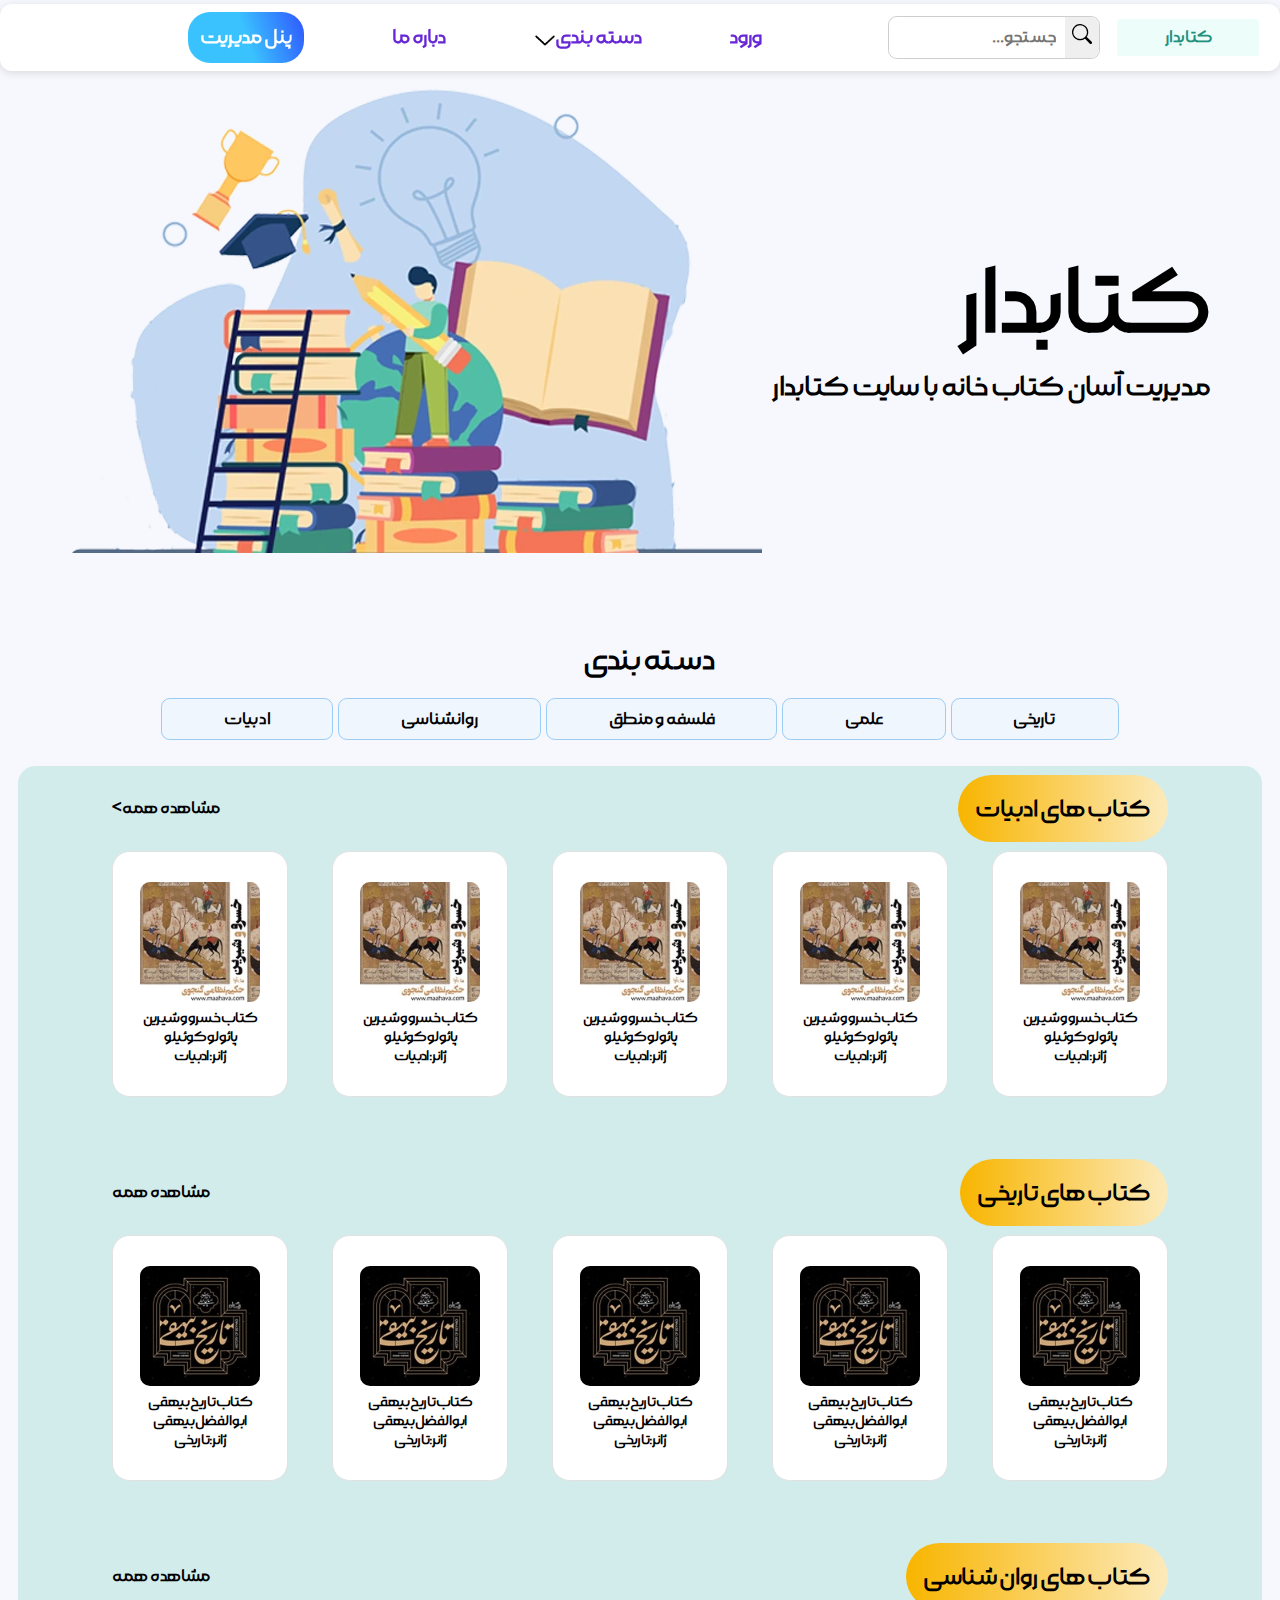
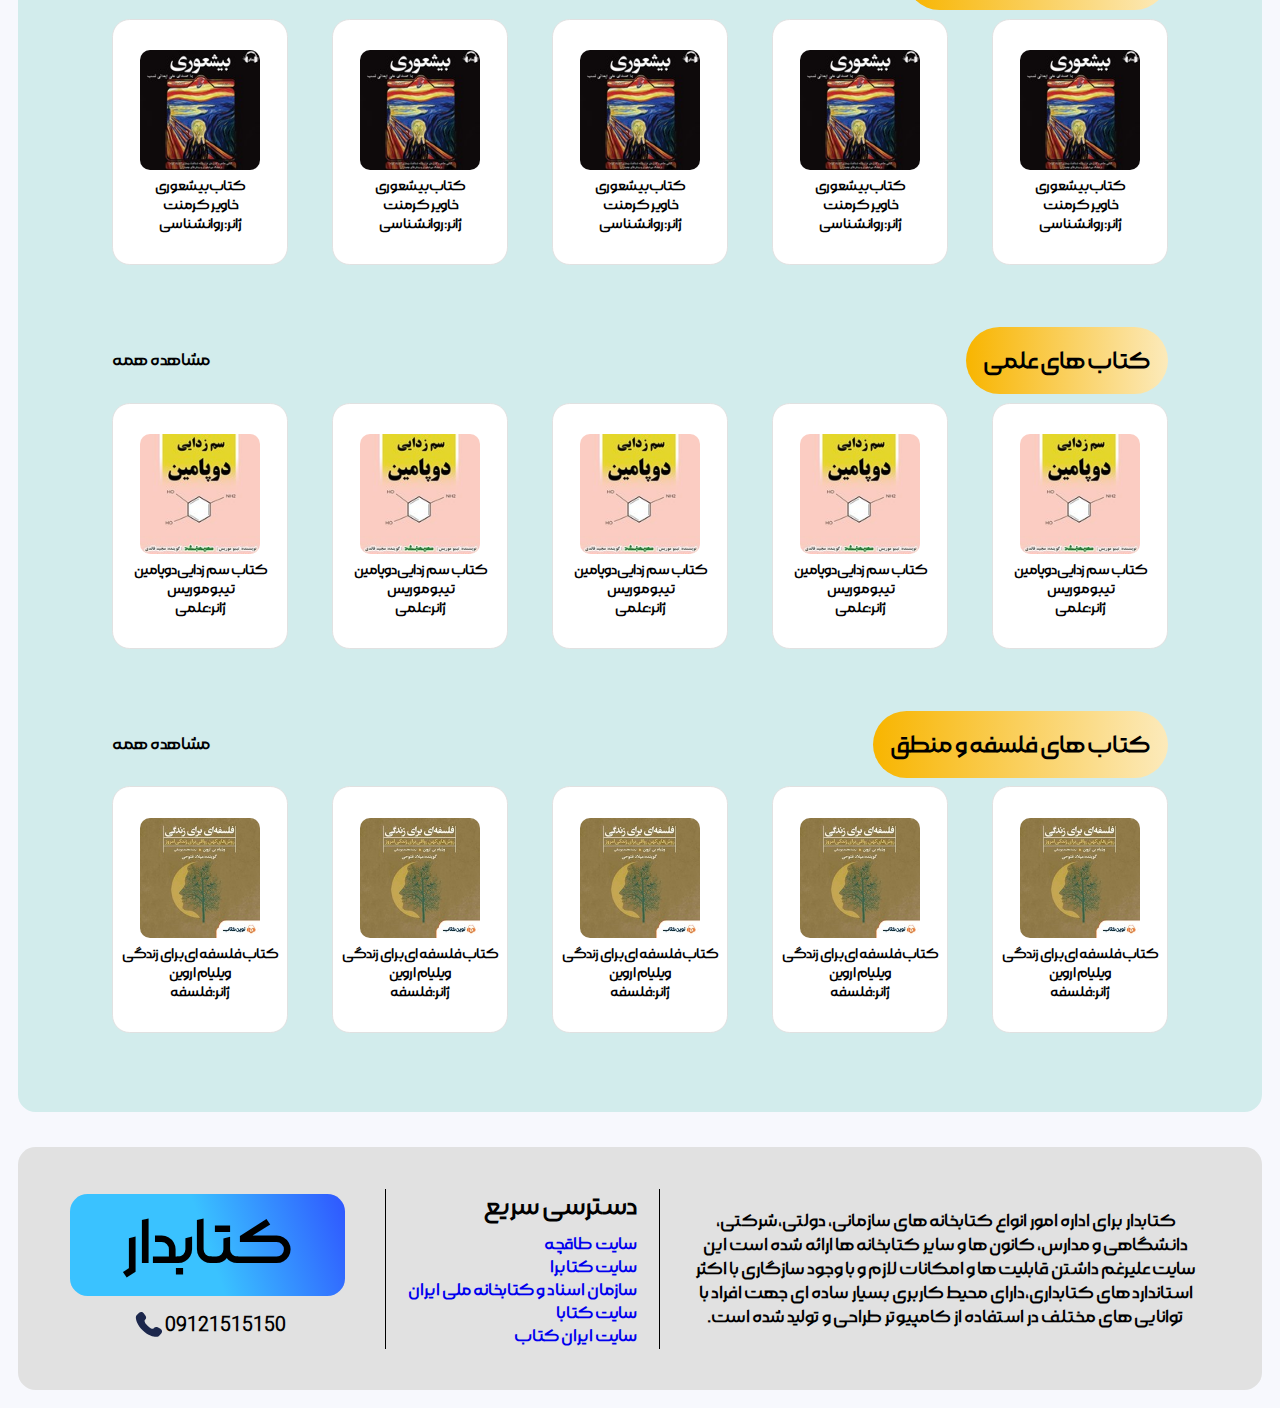
==== صفحه اصلی/index.html @ df2e64ab "fontCss" ====
<!DOCTYPE html>
<html lang="en">

<head>
    <meta charset="UTF-8">
    <meta http-equiv="X-UA-Compatible" content="IE=edge">
    <meta name="viewport" content="width=device-width, initial-scale=1.0">
    <title>Document</title>
    <link rel="stylesheet" href="css/style.css">
    <link rel="stylesheet" href="../font/font.css">
</head>

<body>

    <div class="container">
        <div class="section_nav">
            <div class="left_nav d-flex sass align-items-center">
                <div class="section-log d-flex align-items-center">
                    <div class="box-img-log">
                        <!-- <img src="img/image.png" width="50" height="50" alt=""> -->
                    </div>

                </div>
            </div>
            <div class="center_nav">
                <ul class="d-flex gap-3rem align-items-center">
                    <li><a href="#" class="active">پنل مدیریت</a></li>

                    <!-- <li><a href="#">Messages</a></li> -->
                    <li><a class="aboutcolor" href="#">دباره ما</a></li>
                    <li onclick="image()" class="second aboutcolor">
                        دسته بندی
                        <div id="ganr">
                            <a href="#">تاریخی</a>
                            <a href="#">علمی</a>
                            <a href="#">فلسفه و منطق</a>
                            <a href="#">روانشناسی</a>
                            <a href="#">ادبیات </a>
                        </div>

                        <img id="img" width="21" height="17" src="./img/Screenshot 2024-12-16 193324.png" alt="">

                    </li>
                    <li><a class="aboutcolor" href="../صفحه ورود/index.html">ورود</a></li>

                </ul>
            </div>
            <div class="right_nav">
                <div class="icon">
                    <form class="icon_form">
                        <input type="text" placeholder="جستجو..." name="" id="">
                        <button class="button" type="reset">
                            <svg xmlns="http://www.w3.org/2000/svg" width="20" height="20" fill="currentColor"
                                class="bi bi-search" viewBox="0 0 16 16" id="IconChangeColor">
                                <path
                                    d="M11.742 10.344a6.5 6.5 0 1 0-1.397 1.398h-.001c.03.04.062.078.098.115l3.85 3.85a1 1 0 0 0 1.415-1.414l-3.85-3.85a1.007 1.007 0 0 0-.115-.1zM12 6.5a5.5 5.5 0 1 1-11 0 5.5 5.5 0 0 1 11 0z"
                                    id="mainIconPathAttribute" fill="#000000"></path>
                            </svg>

                        </button>
                    </form>
                </div>
                <div class="user_section">
                    <div class="status-connection">
                        کتابدار
                    </div>
                    <!-- <div class="profile_user">
                        <img src="img/team4.png" alt="">
                    </div> -->
                </div>
            </div>

            <div class="nav_mobile">
                <input type="checkbox" id="toggle_nav" hidden>
                <label for="toggle_nav" class="label_toggle_nav">
                    <span class="line line_top"></span>
                    <span class="line line_mid"></span>
                    <span class="line line_bottom"></span>
                </label>
                <ul class="list_nav_mobile">
                    <li><a href="#" class="active">پنل مدیریت</a></li>
                    <li><a href="#">Profile</a></li>

                    <li><a href="#">درباره ما</a></li>
                    <li><a href="../egister/registery.html">ثبت نام</a></li>
                </ul>
            </div>
        </div>
    </div>
    <div class="image">
        <div><img src="./img/1734184887346.webp" alt=""></div>
        <div>
            <h1 class="name">کتابدار</h1>
            <h1 class="tou">مدیریت آسان کتاب خانه با سایت کتابدار</h1>
        </div>
    </div>
    <div dir="rtl" class="daste">
        <div id="title">
            <span class="booksganr">دسته بندی</span>
        </div>
        <div class="ganrs">
            <div><span class="books">تاریخی</span></div>
            <div><span class="books">علمی</span></div>
            <div><span class="books">فلسفه و منطق</span></div>
            <div><span class="books">روانشناسی</span></div>
            <div><span class="books"> ادبیات </span></div>
        </div>
    </div>






    <div class="main">
        <div>
            <div class="ganr2">
                <h2><span>کتاب های ادبیات </span></h2>
                <h2>مشاهده همه></h2>
            </div>
            <div class="tarikhi">

                <div class="book">
                    <div><img src="./img/خسرو و شیرین .jpg" width="120" height="120" alt=""></div>
                    <div class="info">
                        <h4>کتاب خسرو و شیرین</h4>
                        <h4>پائولو کوئیلو</h4>
                        <h4>ژانر:ادبیات</h4>

                    </div>
                </div>
                <div class="book">
                    <div><img src="./img/خسرو و شیرین .jpg" width="120" height="120" alt=""></div>
                    <div class="info">
                        <h4>کتاب خسرو و شیرین</h4>
                        <h4>پائولو کوئیلو</h4>
                        <h4>ژانر:ادبیات</h4>

                    </div>
                </div>
                <div class="book">
                    <div><img src="./img/خسرو و شیرین .jpg" width="120" height="120" alt=""></div>
                    <div class="info">
                        <h4>کتاب خسرو و شیرین</h4>
                        <h4>پائولو کوئیلو</h4>
                        <h4>ژانر:ادبیات</h4>

                    </div>
                </div>
                <div class="book">
                    <div><img src="./img/خسرو و شیرین .jpg" width="120" height="120" alt=""></div>
                    <div class="info">
                        <h4>کتاب خسرو و شیرین</h4>
                        <h4>پائولو کوئیلو</h4>
                        <h4>ژانر:ادبیات</h4>

                    </div>
                </div>
                <div class="book">
                    <div><img src="./img/خسرو و شیرین .jpg" width="120" height="120" alt=""></div>
                    <div class="info">
                        <h4>کتاب خسرو و شیرین</h4>
                        <h4>پائولو کوئیلو</h4>
                        <h4>ژانر:ادبیات</h4>

                    </div>
                </div>


            </div>
        </div>
        <div>
            <div class="ganr2">
                <h2><span>کتاب های تاریخی</span>
                    
                </h2>

                <h2>مشاهده همه</h2>
            </div>
            <div class=" tarikhi">
                <div class="book">
                    <div><img src="./img/تاریخ بیهقی.jpg" width="120" height="120" alt=""></div>
                    <div class="info">
                        <h4>کتاب تاریخ بیهقی</h4>
                        <h4>ابوالفضل بیهقی</h4>
                        <h4>ژانر:تاریخی</h4>

                    </div>
                </div>
                <div class="book">
                    <div><img src="./img/تاریخ بیهقی.jpg" width="120" height="120" alt=""></div>
                    <div class="info">
                        <h4>کتاب تاریخ بیهقی</h4>
                        <h4>ابوالفضل بیهقی</h4>
                        <h4>ژانر:تاریخی</h4>

                    </div>
                </div>
                <div class="book">
                    <div><img src="./img/تاریخ بیهقی.jpg" width="120" height="120" alt=""></div>
                    <div class="info">
                        <h4>کتاب تاریخ بیهقی</h4>
                        <h4>ابوالفضل بیهقی</h4>
                        <h4>ژانر:تاریخی</h4>

                    </div>
                </div>
                <div class="book">
                    <div><img src="./img/تاریخ بیهقی.jpg" width="120" height="120" alt=""></div>
                    <div class="info">
                        <h4>کتاب تاریخ بیهقی</h4>
                        <h4>ابوالفضل بیهقی</h4>
                        <h4>ژانر:تاریخی</h4>

                    </div>
                </div>
                <div class="book">
                    <div><img src="./img/تاریخ بیهقی.jpg" width="120" height="120" alt=""></div>
                    <div class="info">
                        <h4>کتاب تاریخ بیهقی</h4>
                        <h4>ابوالفضل بیهقی</h4>
                        <h4>ژانر:تاریخی</h4>

                    </div>
                </div>
            </div>
        </div>
        <div>
            <div class="ganr2">
                <h2><span>کتاب های روان شناسی</span></h2>
                <h2>مشاهده همه</h2>
            </div>
            <div class=" tarikhi">
                <div class="book">
                    <div><img src="./img/بیشعوری.jpg" width="120" height="120" alt=""></div>
                    <div class="info">
                        <h4>کتاب بیشعوری</h4>
                        <h4>خاویر کرمنت</h4>
                        <h4>ژانر:روانشناسی</h4>

                    </div>
                </div>
                <div class="book">
                    <div><img src="./img/بیشعوری.jpg" width="120" height="120" alt=""></div>
                    <div class="info">
                        <h4>کتاب بیشعوری</h4>
                        <h4>خاویر کرمنت</h4>
                        <h4>ژانر:روانشناسی</h4>

                    </div>
                </div>
                <div class="book">
                    <div><img src="./img/بیشعوری.jpg" width="120" height="120" alt=""></div>
                    <div class="info">
                        <h4>کتاب بیشعوری</h4>
                        <h4>خاویر کرمنت</h4>
                        <h4>ژانر:روانشناسی</h4>

                    </div>
                </div>
                <div class="book">
                    <div><img src="./img/بیشعوری.jpg" width="120" height="120" alt=""></div>
                    <div class="info">
                        <h4>کتاب بیشعوری</h4>
                        <h4>خاویر کرمنت</h4>
                        <h4>ژانر:روانشناسی</h4>

                    </div>
                </div>
                <div class="book">
                    <div><img src="./img/بیشعوری.jpg" width="120" height="120" alt=""></div>
                    <div class="info">
                        <h4>کتاب بیشعوری</h4>
                        <h4>خاویر کرمنت</h4>
                        <h4>ژانر:روانشناسی</h4>

                    </div>
                </div>
            </div>
        </div>
        <div>
            <div class="ganr2">
                <h2><span>کتاب های علمی</span></h2>
                <h2>مشاهده همه</h2>
            </div>
            <div class=" tarikhi">
                <div class="book">
                    <div><img src="./img/book.jpg" width="120" height="120" alt=""></div>
                    <div class="info">
                        <h4>کتاب سم زدایی دوپامین</h4>
                        <h4>تیبو موریس</h4>
                        <h4>ژانر:علمی</h4>

                    </div>
                </div>
                <div class="book">
                    <div><img src="./img/book.jpg" width="120" height="120" alt=""></div>
                    <div class="info">
                        <h4>کتاب سم زدایی دوپامین</h4>
                        <h4>تیبو موریس</h4>
                        <h4>ژانر:علمی</h4>

                    </div>
                </div>
                <div class="book">
                    <div><img src="./img/book.jpg" width="120" height="120" alt=""></div>
                    <div class="info">
                        <h4>کتاب سم زدایی دوپامین</h4>
                        <h4>تیبو موریس</h4>
                        <h4>ژانر:علمی</h4>

                    </div>
                </div>
                <div class="book">
                    <div><img src="./img/book.jpg" width="120" height="120" alt=""></div>
                    <div class="info">
                        <h4>کتاب سم زدایی دوپامین</h4>
                        <h4>تیبو موریس</h4>
                        <h4>ژانر:علمی</h4>

                    </div>
                </div>
                <div class="book">
                    <div><img src="./img/book.jpg" width="120" height="120" alt=""></div>
                    <div class="info">
                        <h4>کتاب سم زدایی دوپامین</h4>
                        <h4>تیبو موریس</h4>
                        <h4>ژانر:علمی</h4>

                    </div>
                </div>
            </div>
        </div>
        <div>
            <div class="ganr2">
                <h2><span>کتاب های فلسفه و منطق</span></h2>
                <h2>مشاهده همه</h2>
            </div>
            <div class=" tarikhi">
                <div class="book">
                    <div><img src="./img/فلسفه ای برای زندگی.jpg" width="120" height="120" alt=""></div>
                    <div class="info">
                        <h4>کتاب فلسفه ای برای زندگی</h4>
                        <h4>ویلیام اروین</h4>
                        <h4>ژانر:فلسفه</h4>

                    </div>
                </div>
                <div class="book">
                    <div><img src="./img/فلسفه ای برای زندگی.jpg" width="120" height="120" alt=""></div>
                    <div class="info">
                        <h4>کتاب فلسفه ای برای زندگی</h4>
                        <h4>ویلیام اروین</h4>
                        <h4>ژانر:فلسفه</h4>

                    </div>
                </div>
                <div class="book">
                    <div><img src="./img/فلسفه ای برای زندگی.jpg" width="120" height="120" alt=""></div>
                    <div class="info">
                        <h4>کتاب فلسفه ای برای زندگی</h4>
                        <h4>ویلیام اروین</h4>
                        <h4>ژانر:فلسفه</h4>

                    </div>
                </div>
                <div class="book">
                    <div><img src="./img/فلسفه ای برای زندگی.jpg" width="120" height="120" alt=""></div>
                    <div class="info">
                        <h4>کتاب فلسفه ای برای زندگی</h4>
                        <h4>ویلیام اروین</h4>
                        <h4>ژانر:فلسفه</h4>

                    </div>
                </div>
                <div class="book">
                    <div><img src="./img/فلسفه ای برای زندگی.jpg" width="120" height="120" alt=""></div>
                    <div class="info">
                        <h4>کتاب فلسفه ای برای زندگی</h4>
                        <h4>ویلیام اروین</h4>
                        <h4>ژانر:فلسفه</h4>

                    </div>
                </div>
            </div>
        </div>
    </div>








    <div dir="rtl" class="footer">


        <div class="link">
            <div>
                <h4 class="footerabout">کتابدار برای اداره امور انواع کتابخانه های سازمانی، دولتی،شرکتی، دانشگاهی و
                    مدارس، کانون ها و سایر کتابخانه ها ارائه شده است این سایت علیرغم داشتن قابلیت ها و امکانات لازم و با
                    وجود سازگاری با اکثر استاندارد های کتابداری،دارای محیط کاربری بسیار ساده ای جهت افراد با توانایی های
                    مختلف در استفاده از کامپیوتر طراحی و تولید شده است.</h4>
            </div>
            <div class="khat"></div>
            <div>
                <ul>
                    <h2>دسترسی سریع</h2>
                    <li><a href="https://taaghche.com/">سایت طاقچه</a></li>
                    <li><a href="https://www.ketabrah.ir/">سایت کتابرا</a></li>
                    <li><a href="https://www.nlai.ir/">سازمان اسناد و کتابخانه ملی ایران</a></li>
                    <li><a href="https://ketabaa.ir/">سایت کتابا</a></li>
                    <li><a href="https://www.iranketab.ir/">سایت ایران کتاب</a></li>
                </ul>
            </div>
            <div class="khat"></div>
            <div>
                <div class="ketabdar">کتابدار</div>
                <div id="tell">
                    <?xml version="1.0" encoding="utf-8"?><!-- Uploaded to: SVG Repo, www.svgrepo.com, Generator: SVG Repo Mixer Tools -->
                    <svg width="35px" height="35px" viewBox="0 0 24 24" fill="none" xmlns="http://www.w3.org/2000/svg">
                        <path
                            d="M16.5562 12.9062L16.1007 13.359C16.1007 13.359 15.0181 14.4355 12.0631 11.4972C9.10812 8.55901 10.1907 7.48257 10.1907 7.48257L10.4775 7.19738C11.1841 6.49484 11.2507 5.36691 10.6342 4.54348L9.37326 2.85908C8.61028 1.83992 7.13596 1.70529 6.26145 2.57483L4.69185 4.13552C4.25823 4.56668 3.96765 5.12559 4.00289 5.74561C4.09304 7.33182 4.81071 10.7447 8.81536 14.7266C13.0621 18.9492 17.0468 19.117 18.6763 18.9651C19.1917 18.9171 19.6399 18.6546 20.0011 18.2954L21.4217 16.883C22.3806 15.9295 22.1102 14.2949 20.8833 13.628L18.9728 12.5894C18.1672 12.1515 17.1858 12.2801 16.5562 12.9062Z"
                            fill="#1C274C" />
                    </svg>
                    <div>
                        09121515150
                    </div>
                </div>
            </div>
        </div>
    </div>










    <script src="./javascript/script.js"></script>
</body>

</html>
---- صفحه اصلی/css/style.css ----
* {
    margin: 0;
    padding: 0;
    box-sizing: border-box;
    font-family: "moraba";
    font-weight: bold;
    font-size: 1.1rem;
}

.center_nav ul li a,
ul {
    font-size: 1.3rem;
}

.center_nav ul li {
    font-size: 1.3rem;
}

#ganr {
    opacity: 0%;
}

.genra {
    position: relative;
}

.genra:hover div {
    opacity: 100%;
}

.genra div {
    position: absolute;
    margin-top: .2rem;
    opacity: 0;
    display: flex;
    pointer-events: visible;
    visibility: collapse;
    justify-content: space-between;
    flex-direction: column;

}

.ul-color a {
    direction: rtl;
    padding: .5rem;
    border-radius: 1rem;
    margin-bottom: 1rem;
}

.ul-color {
    background-color: #fff;
    box-shadow: 10px 10px 12px rgba(0, 0, 0, 0.1);
}

.genra div a {
    margin-bottom: .2rem;
}



body {
    font-family: Arial, Helvetica, sans-serif;
    background-color: #f7f8fd;
}

img {
    /* width: 100%; */
}

a {

    text-decoration: none;
}

ul {
    list-style-type: none;
}

.container {
    max-width: 1300px;
    margin: 0 auto;
    position: fixed;
    right: 0;
    top: 0;
    left: 0;
}

.center_nav {}

.active {
    background-image: linear-gradient(71deg, #3ac2ff 50%, #2f56ff);
    color: #fff;
    padding: 12px;
    border-radius: 22px;
    font-weight: bold;
}

.image {
    display: flex;
    justify-content: space-between;
    align-items: center;
    margin: 5rem 4rem 4rem 4rem;
    /* gap: 16rem; */
    direction: rtl;
    flex-direction: row-reverse;
}

.button {
    padding: 7px;
    outline: none;
    border: none;
    /* background: rgb(161, 226, 239); */
    border-start-start-radius: .5rem;
    border-end-start-radius: .5rem;
}

.icon_form {
    display: flex;
    align-items: center;

    flex-direction: row-reverse;
}

.icon_form input {
    outline: none;
    border: none;
    padding: .5rem;
    /* background: rgb(161, 226, 239); */
    border-start-end-radius: .5rem;
    border-end-end-radius: .5rem;
    width: 10rem;
}

.section_nav {
    display: flex;
    align-items: center;
    justify-content: space-between;
    flex-direction: row-reverse;
    width: 100%;
    background-color: #fff;
    margin-top: .25rem;
    border-radius: 12px;
    box-shadow: 0 2px 8px 0 rgba(99, 99, 99, 0.2);
    padding: 12px 12px;
    /* flex-wrap: wrap; */
    direction: rtl;
}

.left_nav {
    height: 100%;
}

.box-img-log {
    min-width: 50px;
}

.gap-3rem {
    gap: 5rem;
}

.d-flex {
    display: flex;
}

.align-items-center {
    align-items: center;

}


.center_nav ul {
    justify-content: space-between;
    height: 100%;
    flex-direction: row-reverse;
}

.right_nav {
    justify-content: end;
    display: flex;
    align-items: center;
    flex-direction: row-reverse;
    /* justify-content: space-between; */
    /* gap: 2rem; */
}

.group_icon {
    gap: 2.5rem;
    display: flex;
    margin-right: 2rem;
}

.user_section {
    display: flex;
    align-items: center;
    gap: 1rem;
    padding-right: .5rem;
}

.status-connection {
    width: 142px;
    background-color: #edfdfa;
    padding: 0.4rem;
    border-radius: 3px;
    text-align: center;
    color: #1f927f;

}

.name {
    font-size: 6rem;
}

.tou {
    font-size: 1.8rem;
}

.icon {
    border: .5px solid #cecece;
    margin-right: 1rem;
    border-radius: .5rem;
    direction: rtl;
}


#toggle_nav:checked+label+ul {
    transform: translateX(0);
    -webkit-transform: translateX(0);
    -moz-transform: translateX(0);
    -ms-transform: translateX(0);
    -o-transform: translateX(0);
}

#toggle_nav:checked+label span:first-child {
    transform: rotate(127deg);
    position: relative;
    top: -4px;
}

#toggle_nav:checked+label span.line_mid {
    transform: translateX(10px);
    opacity: 0;

}

#toggle_nav:checked+label span:last-child {
    position: relative;
    top: -15px;
    transform: rotate(58deg);

}

@media screen and (max-width:999px) {
    .box-img-log {
        min-width: 36px;
    }

    /* .section-log {
        font-size: 0.9rem;
    } */

    .center_nav ul li a {
        font-size: 1.4rem;
    }

    .active {
        padding: 6px;
    }

    .group_icon a svg {
        width: 13px;
    }

    .status-connection {
        width: 57px;
        padding: 0.2rem;
        font-size: 0.8rem;
    }

    .profile_user {
        width: 40px;
        height: 40px;
    }

    .section_nav {
        grid-template-columns: 3% 42% 24%;
    }
}

@media screen and (min-width:770px) {
    .nav_mobile {
        display: none;
    }

}

@media screen and (max-width:770px) {
    .center_nav {
        display: none;
    }

    .icon_form input {
        width: 22rem;
    }

    .box-img-log {
        min-width: 27px;
    }

    .section-log h3 {
        /* font-size: 0.5rem; */
    }

    .group_icon a svg {
        width: 10px;
    }

    .group_icon {
        gap: 1.4rem;
        margin-right: 1rem;
    }

    .status-connection {
        width: 46px;
        /* font-size: 0.5rem; */
    }

    .section_nav {
        padding: 1rem;
    }

    .list_nav_mobile {
        position: fixed;
        left: 0;
        background-color: #fff;
        height: 100%;
        top: 0;
        width: 150px;
        transform: translateX(-350px);
        transition: all 250ms ease-out;

        padding: 1rem 0 1rem 1rem;
        display: flex;
        flex-direction: column;
        justify-content: flex-start;
        gap: 2.5rem;
        text-align: left;
        overflow-x: hidden;
    }

    .line {
        border-bottom: 2px solid;
        width: 14px;
        display: block;
        margin-bottom: 3px;
        transition: all 260ms ease-out;

    }

    .section_nav {
        grid-template-columns: 3% 89% 3%;
    }

    .label_toggle_nav {
        position: relative;

    }
}

@media screen and (max-width:860px) {
    .center_nav ul li a {
        font-size: 1rem;
    }
}

@media screen and (max-width:600px) {
    .icon_form input {
        width: 15rem;
    }
}

@media screen and (max-width:500px) {
    .icon_form input {
        width: 8rem;
    }
}

@media screen and (max-width:375px) {
    .icon_form input {
        width: 6rem;
    }
}

@media screen and (max-width:320px) {
    .icon_form input {
        width: 4.5rem;
    }
}

@media screen and (max-width:1134px) {
    .gap-3rem {
        gap: 3rem;
    }
}

@media screen and (max-width:376px) {
    .sass {
        display: none;
    }

    .icon_form input {
        width: 12rem;
    }
}

@media screen and (max-width:321px) {
    .icon_form input {
        width: 8rem;
    }
}


.main {
    margin-top: 5rem;
    direction: rtl;
    display: flex;
    flex-direction: column;
    align-items: center;
    justify-content: center;
    height: auto;

}

.tarikhi {
    display: flex;
    width: 60rem;
    height: 15rem;
    margin-bottom: 4rem;
    align-items: center;
    justify-content: space-between;
}

.siyasi {
    width: 60rem;
    height: 15rem;
    margin-bottom: 4rem;

}

.elmi {
    width: 60rem;
    height: 15rem;
    margin-bottom: 4rem;

}

.book {
    background-color: #fff;
    width: 10rem;
    height: 14rem;
    border-radius: 1rem;
    border: .5px solid #e1e1e1;
    display: flex;
    flex-direction: column;
    align-items: center;
    justify-content: center;
    transition: all 200ms ease-in-out;
}

.book:hover {
    background-color: #a7b5f0;
}

.book div img {
    border-radius: 10px;
}

.info h4 {
    font-size: 16px;
    transition: all 200ms ease-in-out;
    text-align: center;
}

.book:hover .info h4 {
    font-size: 17px;
}

.star {
    display: flex;
    justify-content: center;
    align-items: center;
}

.ganr2 {
    display: flex;
    align-items: center;
    justify-content: space-between;
    margin-bottom: 1rem;
}

.ganr2 h2 span {
    background-image: linear-gradient(to right, #f8b500, #fceabb);
    margin-bottom: 3rem;
    padding: 1rem;
    border-radius: 2rem;
    font-size: 27px;

}


.daste {
    display: flex;
    flex-direction: column;
    justify-content: center;
    align-items: center;
    gap: 1rem;
}

.ganrs {
    display: flex;
    align-items: center;
    gap: .3rem;
}

.ganrs div span {
    border: 1px solid #9bccf4;
    padding-right: 3.5rem;
    padding-left: 3.5rem;
    padding-top: .5rem;
    padding-bottom: .5rem;
    border-radius: .5rem;
    background-color: rgba(187, 238, 255, 0.1);
    transition: all 300ms ease-in-out;
}

.books:hover {
    background-color: #9bccf4;

}



#title {
    padding-right: 24.5rem;
    padding-left: 25.5rem;
    padding-top: .5rem;
    padding-bottom: .5rem;
    border-radius: .5rem;
}

.ketabdar {
    font-size: 4rem;
    background-image: linear-gradient(71deg, #3ac2ff 50%, #2f56ff);
    padding: .5rem 3rem;
    border-radius: 1rem;
    margin: 0 1rem;
}

.footer {
    margin: 0 1rem 1rem;
    background-color: #e1e1e1;
    border-radius: 1rem;
    padding: 2rem;
}


.footerabout {
    text-align: center;
    margin-top: 1rem;
    margin-bottom: 1rem;
    margin-right: 1rem;
    width: 30rem;
    font-size: 20px;
    color: #000;
    padding: .5rem;
    transition: all 500ms ease-in-out;
    border-radius: .25rem;
    /* word-spacing: 4px; */
    /* line-height: 37px; */
}

#ganr {
    transition: all 500ms ease-in-out;
}

#img {
    transition: all 500ms ease;
}

.footerabout:hover {
    background-color: #9bccf4;
    color: #000;
}

.khat {
    width: 1px;
    height: 160px;
    background-color: black;
}

.link {
    display: flex;
    align-items: center;
    justify-content: space-between;
}

.link div ul h2 {
    margin-bottom: .5rem;
    font-size: 1.7rem;
}

.main {
    background-color: #d2ecec;
    padding-top: 1.5rem;
    border-radius: 1rem;
    margin: 2rem 1rem;
}

#tell {
    display: flex;
    align-items: center;
    flex-direction: row-reverse;
    justify-content: center;
    margin-top: .75rem;
}

.booksganr {
    font-size: 35px;
}

.second {
    display: flex;
    align-items: center;
    cursor: pointer;

}

.second div {
    background-color: #9bccf4;
    display: flex;
    flex-direction: column;
    position: absolute;
    top: 60px;
    right: 625px;
    padding: 0 .5rem 0 2rem;
    border-radius: .5rem;

}

.aboutcolor {
    color: #6727d7;
}
---- font/font.css ----
@font-face {
    font-family: "Dana";
    src: url(./Dana/woff2/DanaFaNum-Medium.woff2);
}
@font-face {
    font-family: "moraba";
    src: url(./Morabba/woff2/Morabba-Light.woff2);
}
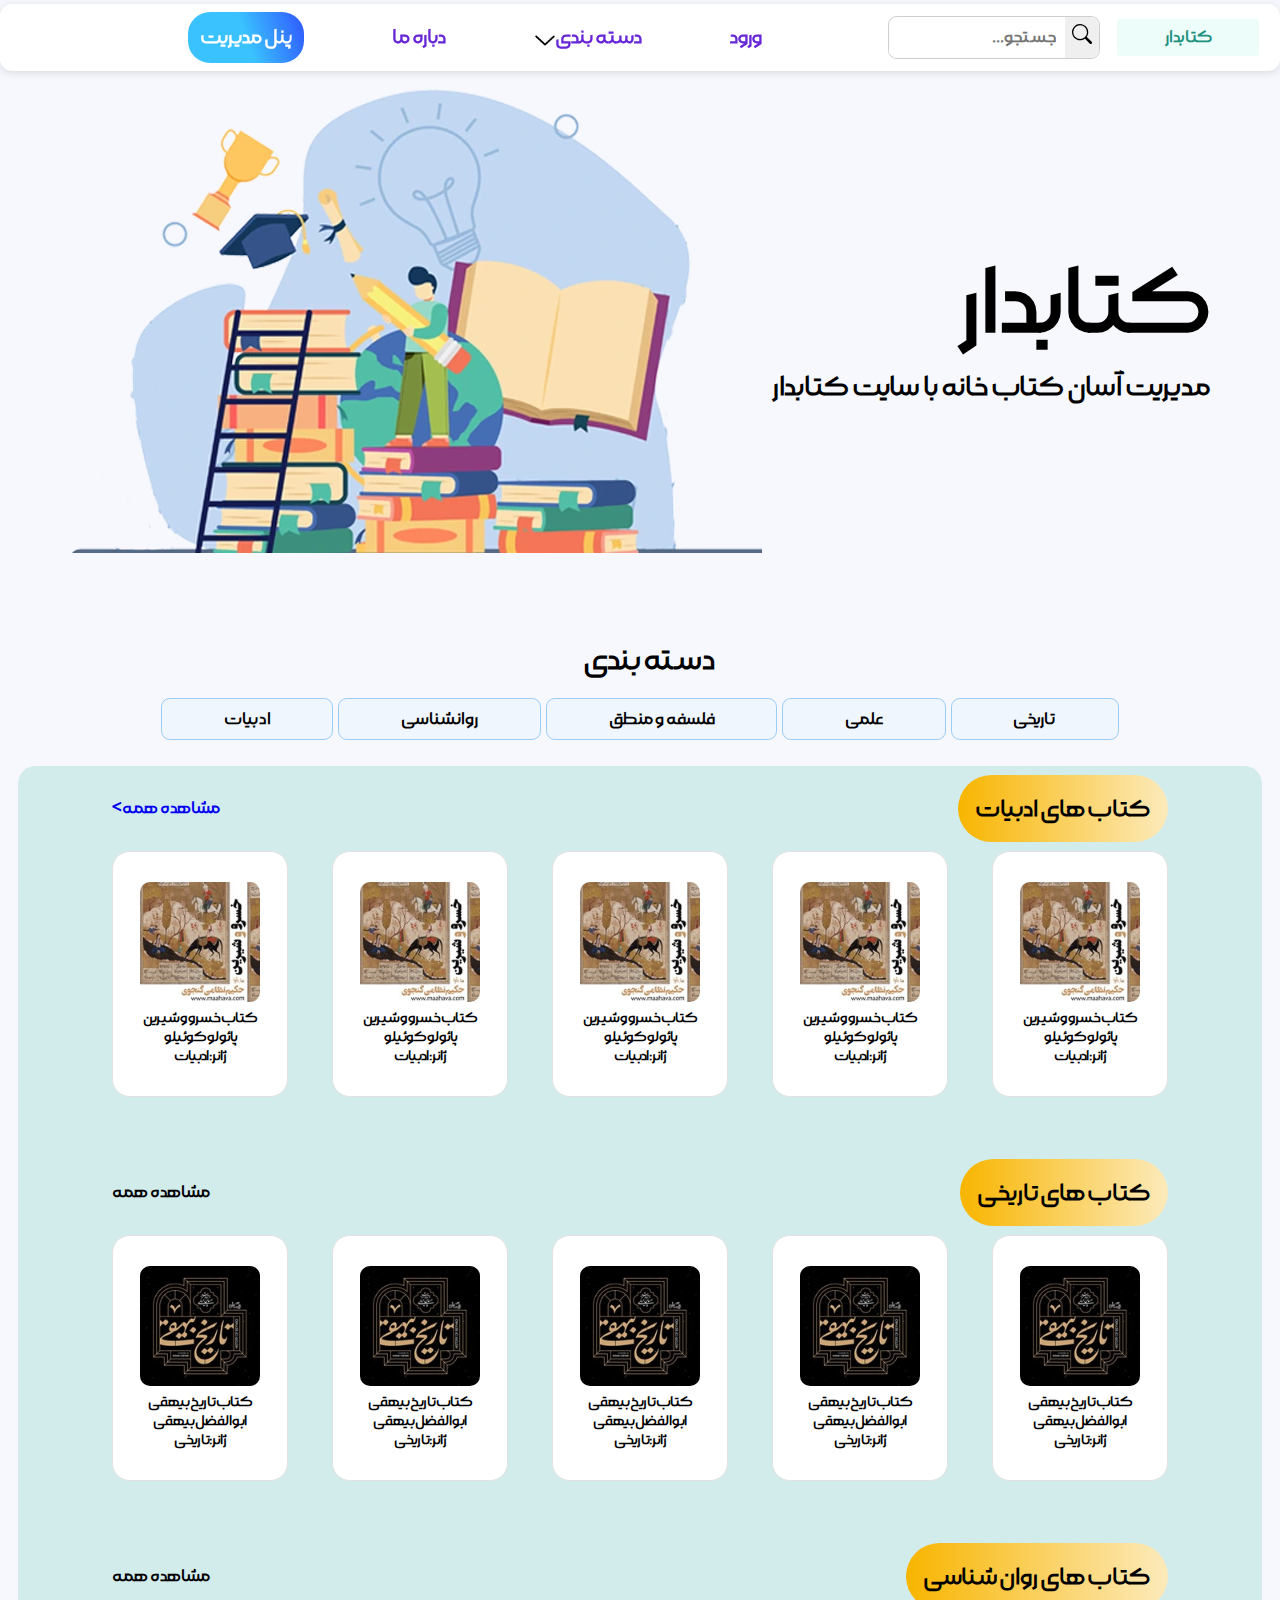
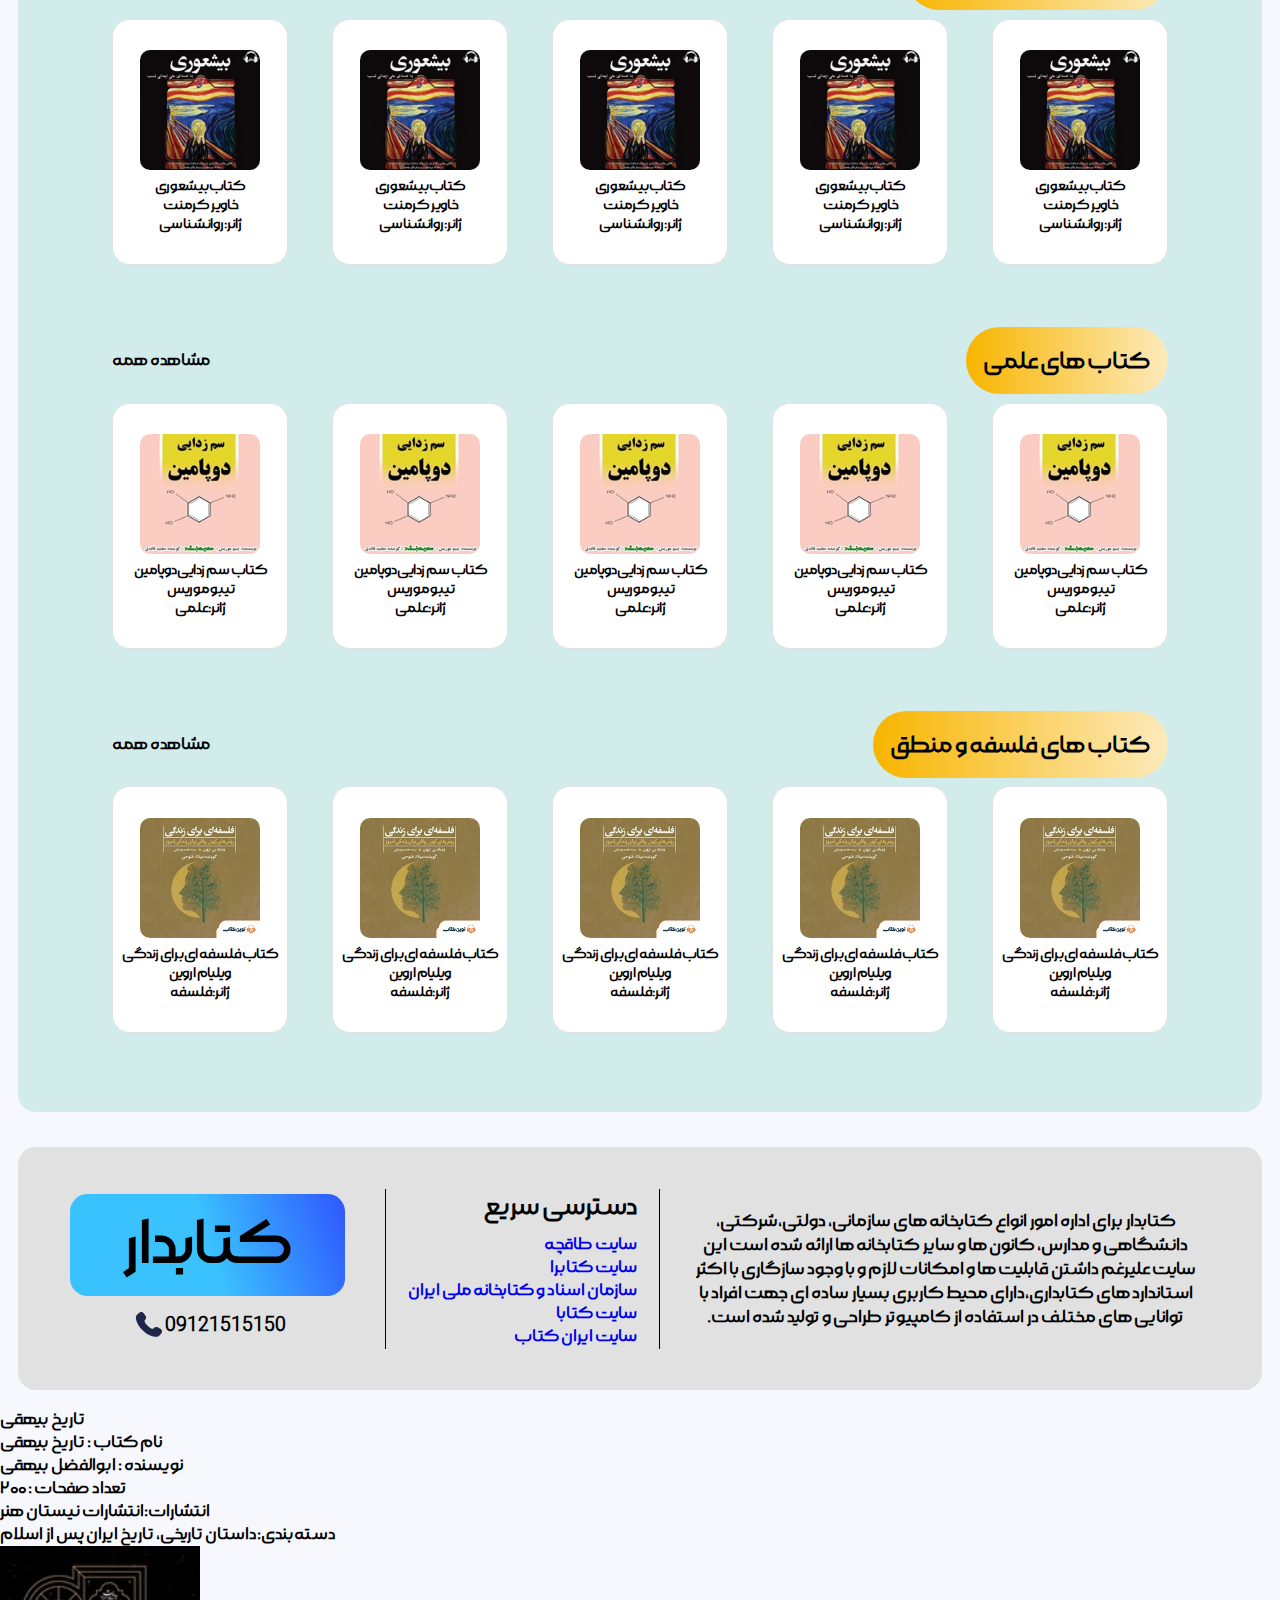
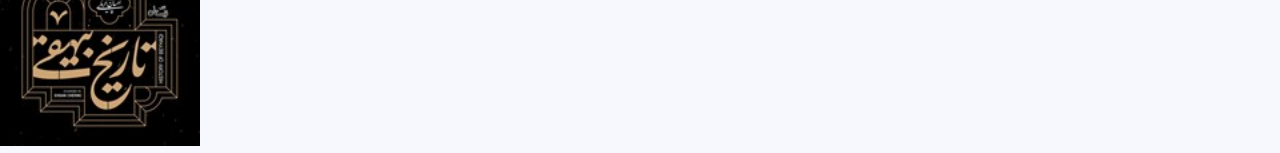
==== commit eb14e396: "html-css" ====
--- a/صفحه اصلی/index.html
+++ b/صفحه اصلی/index.html
@@ -10,9 +10,9 @@
     <link rel="stylesheet" href="../font/font.css">
 </head>
 
-<body>
-
-    <div class="container">
+<body class=" body">
+
+    <div class="container m">
         <div class="section_nav">
             <div class="left_nav d-flex sass align-items-center">
                 <div class="section-log d-flex align-items-center">
@@ -87,14 +87,14 @@
             </div>
         </div>
     </div>
-    <div class="image">
+    <div class="image m ">
         <div><img src="./img/1734184887346.webp" alt=""></div>
         <div>
             <h1 class="name">کتابدار</h1>
             <h1 class="tou">مدیریت آسان کتاب خانه با سایت کتابدار</h1>
         </div>
     </div>
-    <div dir="rtl" class="daste">
+    <div dir="rtl" class="daste m ">
         <div id="title">
             <span class="booksganr">دسته بندی</span>
         </div>
@@ -106,21 +106,15 @@
             <div><span class="books"> ادبیات </span></div>
         </div>
     </div>
-
-
-
-
-
-
-    <div class="main">
+    <div class="main m">
         <div>
             <div class="ganr2">
                 <h2><span>کتاب های ادبیات </span></h2>
-                <h2>مشاهده همه></h2>
+                <h2><a href="./seen/index.html">مشاهده همه></a></h2>
             </div>
             <div class="tarikhi">
 
-                <div class="book">
+                <div class="book khosroBook" >
                     <div><img src="./img/خسرو و شیرین .jpg" width="120" height="120" alt=""></div>
                     <div class="info">
                         <h4>کتاب خسرو و شیرین</h4>
@@ -129,6 +123,7 @@
 
                     </div>
                 </div>
+                
                 <div class="book">
                     <div><img src="./img/خسرو و شیرین .jpg" width="120" height="120" alt=""></div>
                     <div class="info">
@@ -385,15 +380,7 @@
             </div>
         </div>
     </div>
-
-
-
-
-
-
-
-
-    <div dir="rtl" class="footer">
+    <div dir="rtl" class="footer m">
 
 
         <div class="link">
@@ -431,16 +418,19 @@
             </div>
         </div>
     </div>
-
-
-
-
-
-
-
-
-
-
+    <div class="book_information">
+        <div class="information">
+            <h1>تاریخ بیهقی</h1>
+            <h2>نام کتاب : تاریخ بیهقی</h2>
+            <h2>نویسنده : ابوالفضل بیهقی</h2>
+            <h2>تعداد صفحات : ۲۰۰</h2>
+            <h2>انتشارات:انتشارات نیستان هنر</h2>
+            <h2>دسته‌بندی:داستان تاریخی، تاریخ ایران پس از اسلام</h2>
+        </div>
+        <div class="login-img">
+            <img src="img/تاریخ بیهقی.jpg" width="200" height="200" alt="">
+        </div>
+    </div>
     <script src="./javascript/script.js"></script>
 </body>
 
